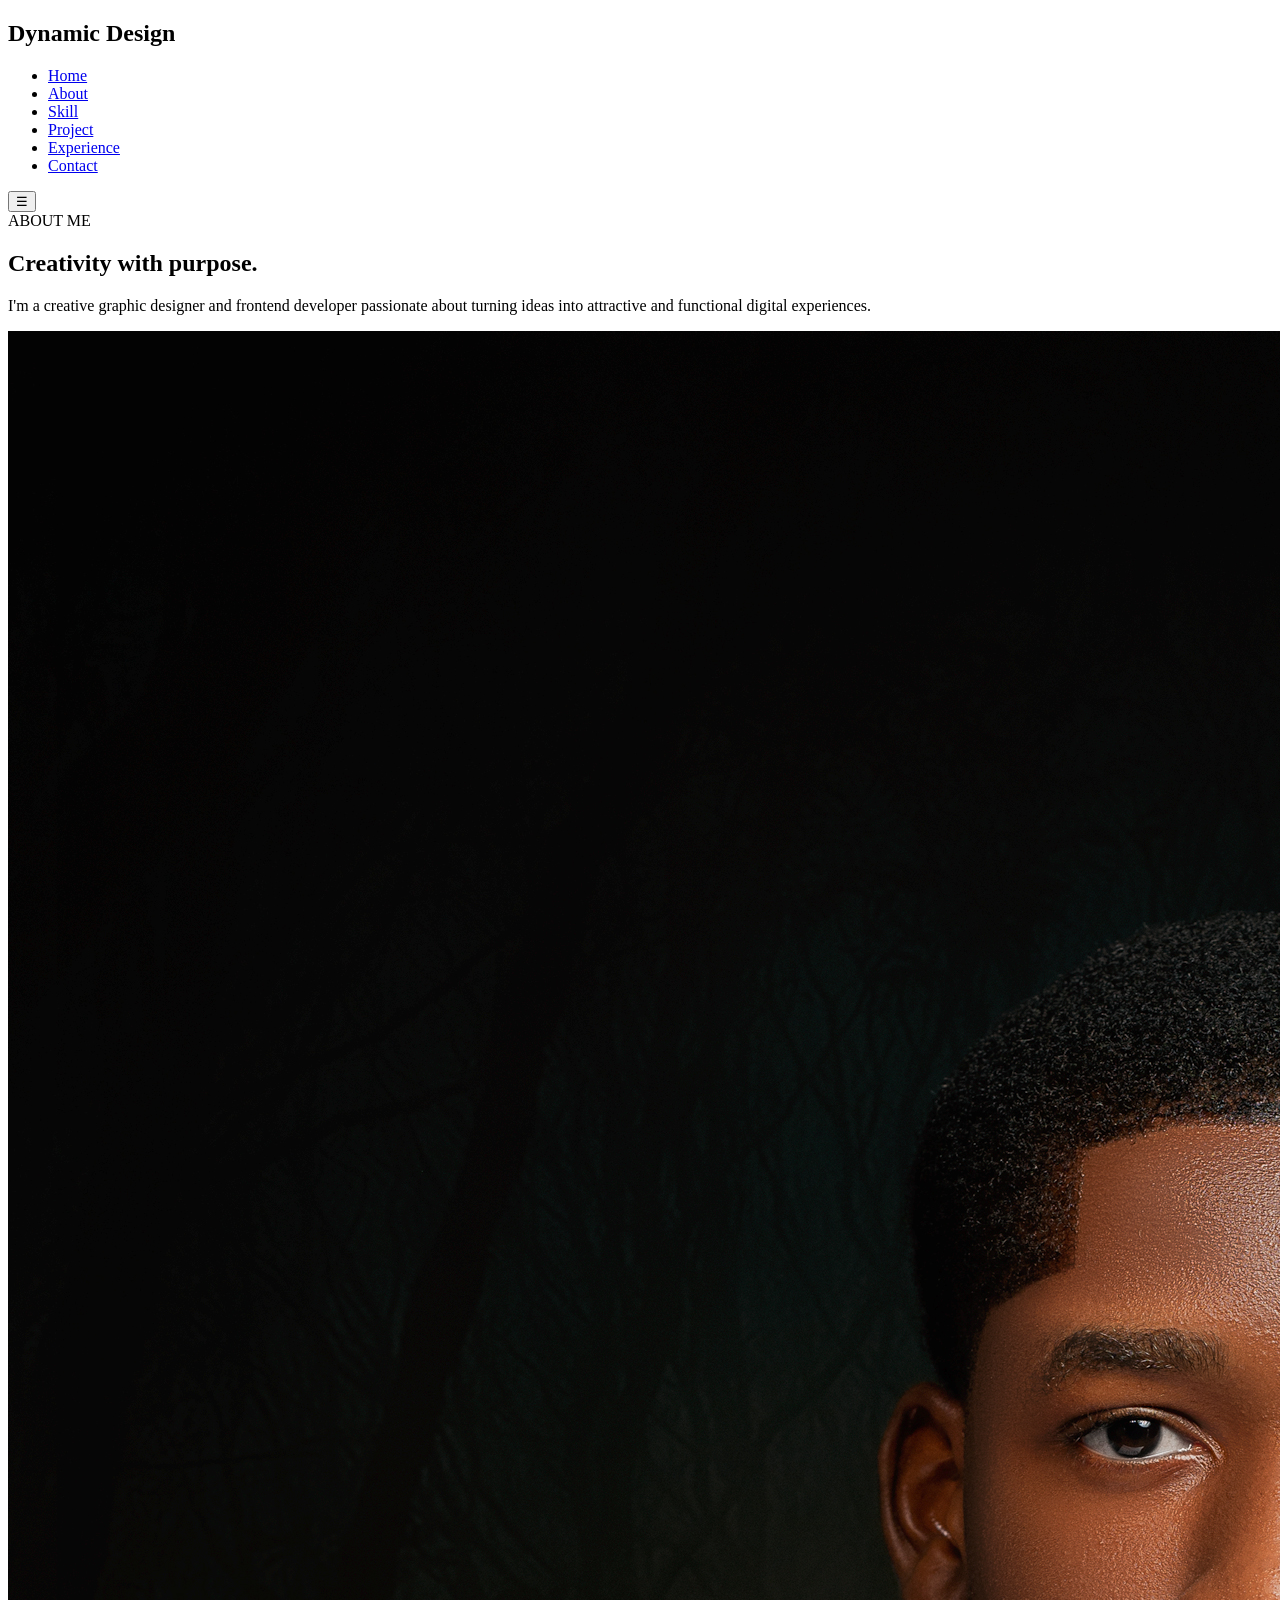
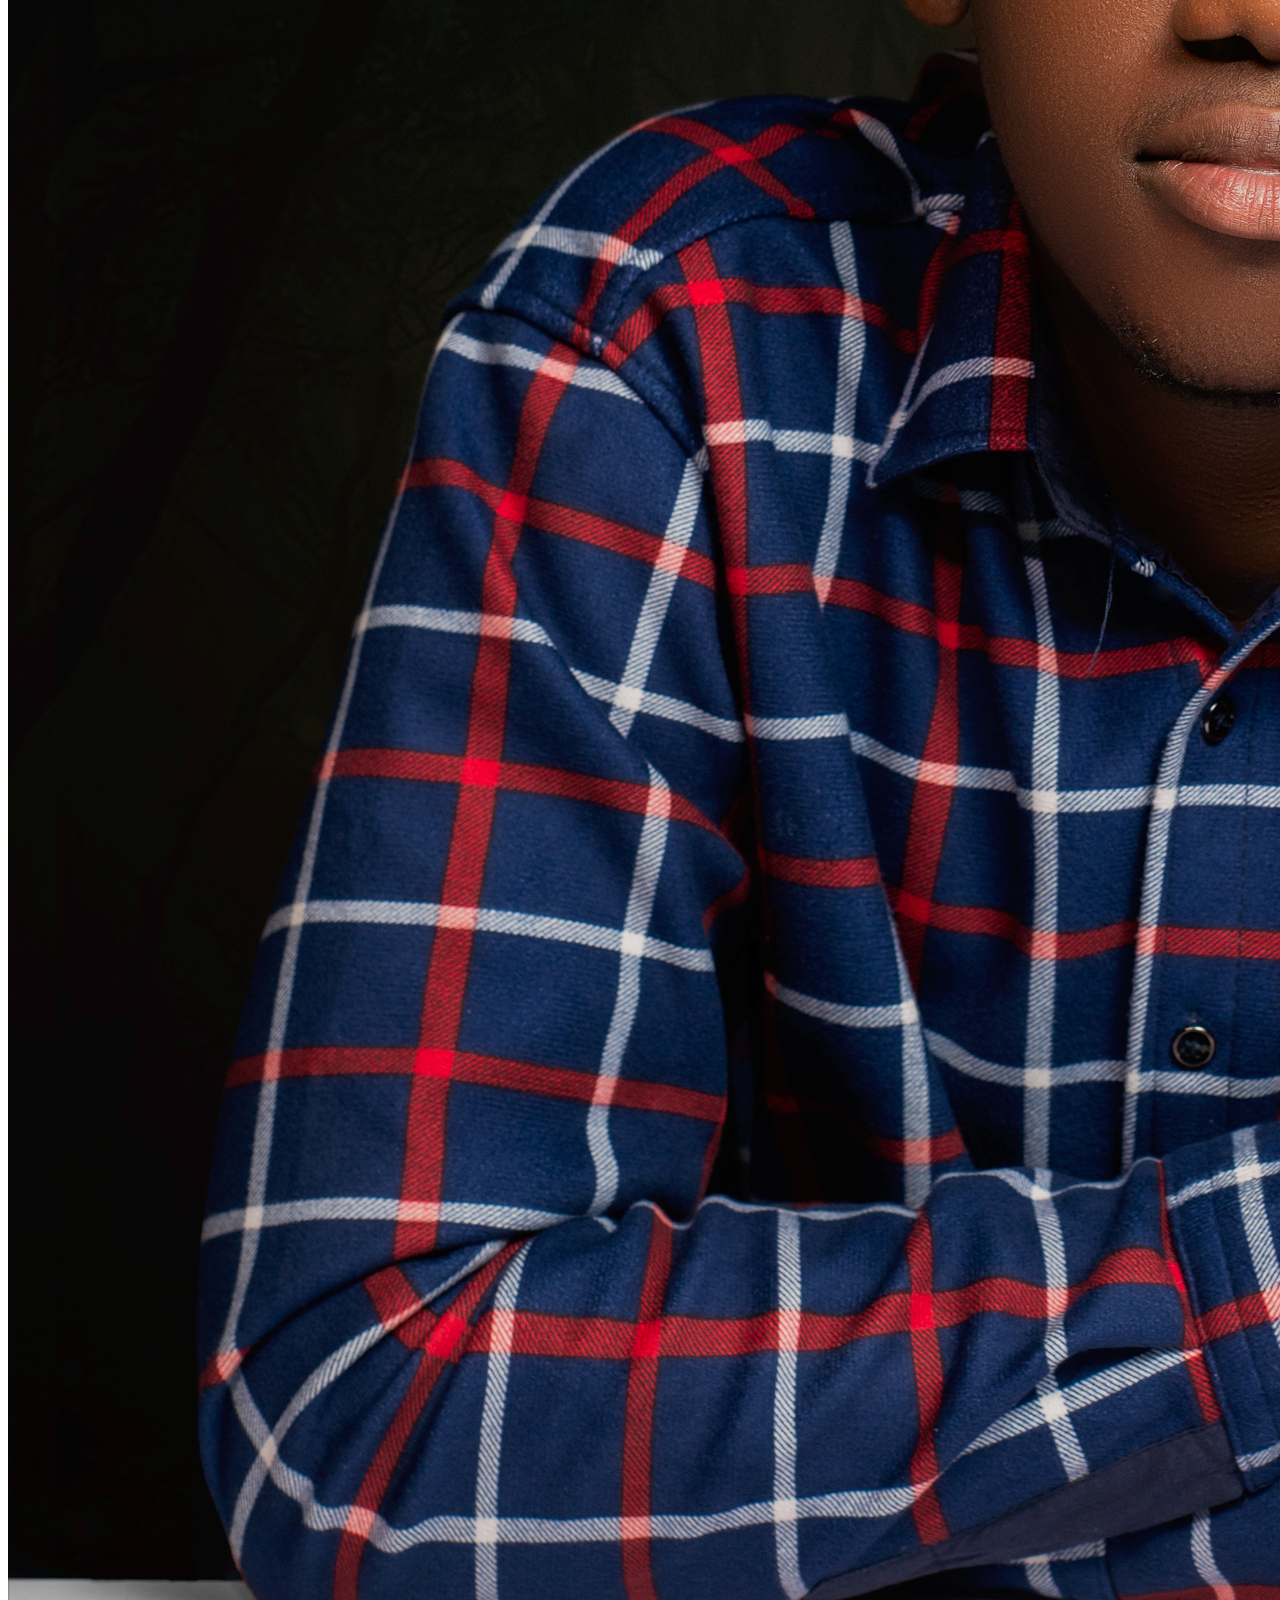
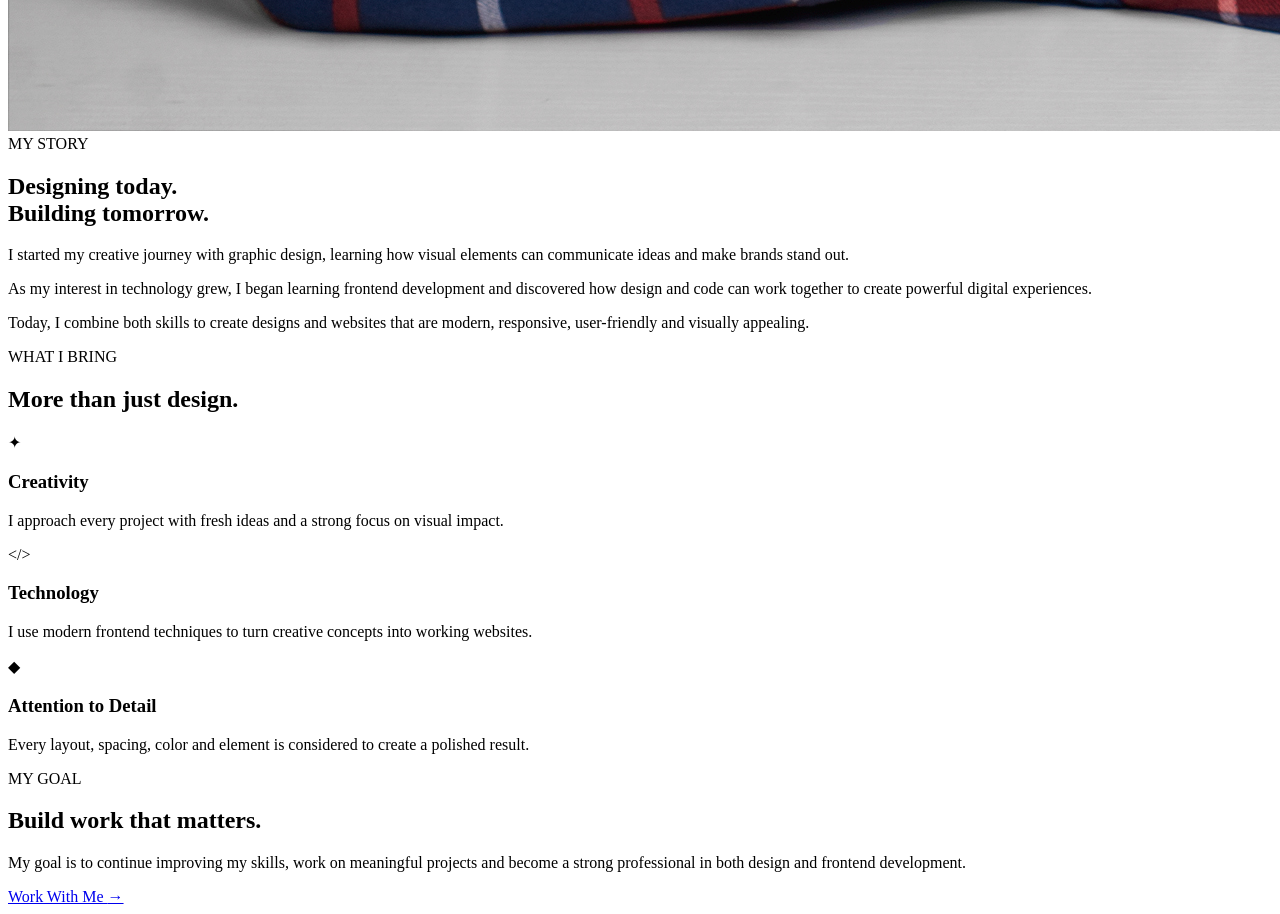
==== about.html @ a8b0fc30 "my first commit message" ====
<!DOCTYPE html>
<html lang="en">

<head>
    <meta charset="UTF-8">
    <meta name="viewport" content="width=device-width, initial-scale=1.0">

    <title>About | Dynamic Design</title>

    <link rel="stylesheet" href="./About.css">
</head>

<body>

    <!-- =========================
         NAVBAR
    ========================== -->

    <header>

        <div class="site-logo">

            <div class="logo">
                <h2 class="site-name">Dynamic Design</h2>
            </div>

        </div>


        <nav class="a-res">

            <ul>

                <li>
                    <a href="./index.html">
                        Home
                    </a>
                </li>

                <li>
                    <a href="./About.html" class="active">
                        About
                    </a>
                </li>

                <li>
                    <a href="./skills.html">
                        Skill
                    </a>
                </li>

                <li>
                    <a href="./project.html">
                        Project
                    </a>
                </li>

                <li>
                    <a href="./experience.html">
                        Experience
                    </a>
                </li>

                <li>
                    <a href="./contact.html">
                        Contact
                    </a>
                </li>

            </ul>

        </nav>


        <!-- MOBILE MENU BUTTON -->

        <button
            class="menu-btn"
            aria-label="Open navigation menu"
            onclick="nav()"
        >
            ☰
        </button>

    </header>


    <!-- =========================
         MAIN
    ========================== -->

    <main class="about-page">


        <!-- =========================
             ABOUT HERO
        ========================== -->

        <section class="about-hero">

            <div class="about-hero-content">

                <span class="section-label">
                    ABOUT ME
                </span>

                <h1>
                    Creativity
                    <span>with purpose.</span>
                </h1>

                <p>
                    I'm a creative graphic designer and frontend
                    developer passionate about turning ideas into
                    attractive and functional digital experiences.
                </p>

            </div>


            <div class="about-hero-image">

                <div class="image-frame">

                    <img
                        src="./eke.jpeg"
                        alt="Creative workspace"
                    >

                </div>

            </div>

        </section>


        <!-- =========================
             MY STORY
        ========================== -->

        <section class="my-story">

            <div class="story-label">

                <span>
                    MY STORY
                </span>

                <h2>
                    Designing today.
                    <br>
                    Building tomorrow.
                </h2>

            </div>


            <div class="story-content">

                <p>
                    I started my creative journey with graphic
                    design, learning how visual elements can
                    communicate ideas and make brands stand out.
                </p>

                <p>
                    As my interest in technology grew, I began
                    learning frontend development and discovered
                    how design and code can work together to create
                    powerful digital experiences.
                </p>

                <p>
                    Today, I combine both skills to create designs
                    and websites that are modern, responsive,
                    user-friendly and visually appealing.
                </p>

            </div>

        </section>


        <!-- =========================
             WHAT I BRING
        ========================== -->

        <section class="about-values">

            <div class="values-heading">

                <span>
                    WHAT I BRING
                </span>

                <h2>
                    More than just
                    <strong>design.</strong>
                </h2>

            </div>


            <div class="values-grid">


                <!-- CREATIVITY -->

                <article class="value-card">

                    <div class="value-icon">
                        ✦
                    </div>

                    <h3>
                        Creativity
                    </h3>

                    <p>
                        I approach every project with fresh ideas
                        and a strong focus on visual impact.
                    </p>

                </article>


                <!-- TECHNOLOGY -->

                <article class="value-card">

                    <div class="value-icon">
                        &lt;/&gt;
                    </div>

                    <h3>
                        Technology
                    </h3>

                    <p>
                        I use modern frontend techniques to turn
                        creative concepts into working websites.
                    </p>

                </article>


                <!-- ATTENTION TO DETAIL -->

                <article class="value-card">

                    <div class="value-icon">
                        ◆
                    </div>

                    <h3>
                        Attention to Detail
                    </h3>

                    <p>
                        Every layout, spacing, color and element
                        is considered to create a polished result.
                    </p>

                </article>

            </div>

        </section>


        <!-- =========================
             GOAL
        ========================== -->

        <section class="about-goal">

            <div class="goal-content">

                <span>
                    MY GOAL
                </span>

                <h2>
                    Build work that
                    <strong>matters.</strong>
                </h2>

                <p>
                    My goal is to continue improving my skills,
                    work on meaningful projects and become a strong
                    professional in both design and frontend
                    development.
                </p>

                <a
                    href="./contact.html"
                    class="goal-btn"
                >
                    Work With Me
                    <span>→</span>
                </a>

            </div>

        </section>


    </main>


    <!-- =========================
         JAVASCRIPT
    ========================== -->

    <script src="./About.js"></script>

</body>

</html
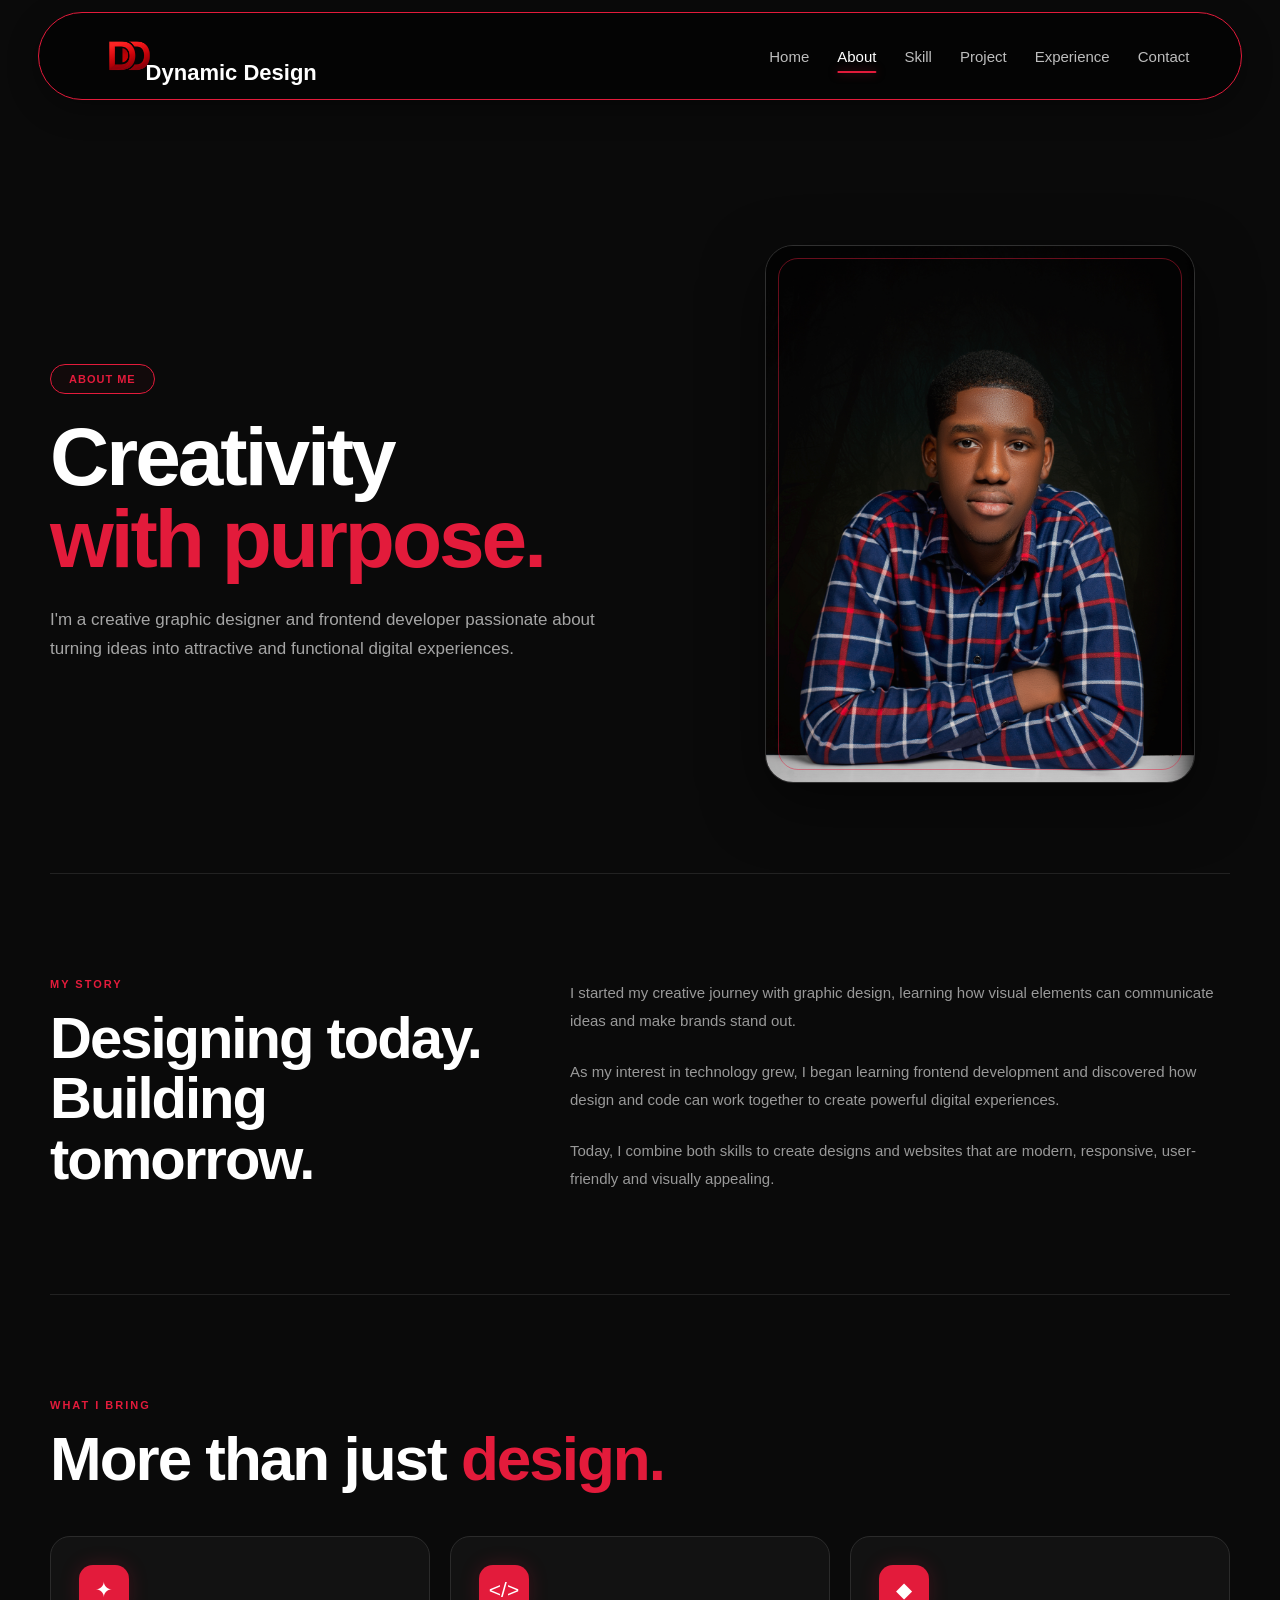
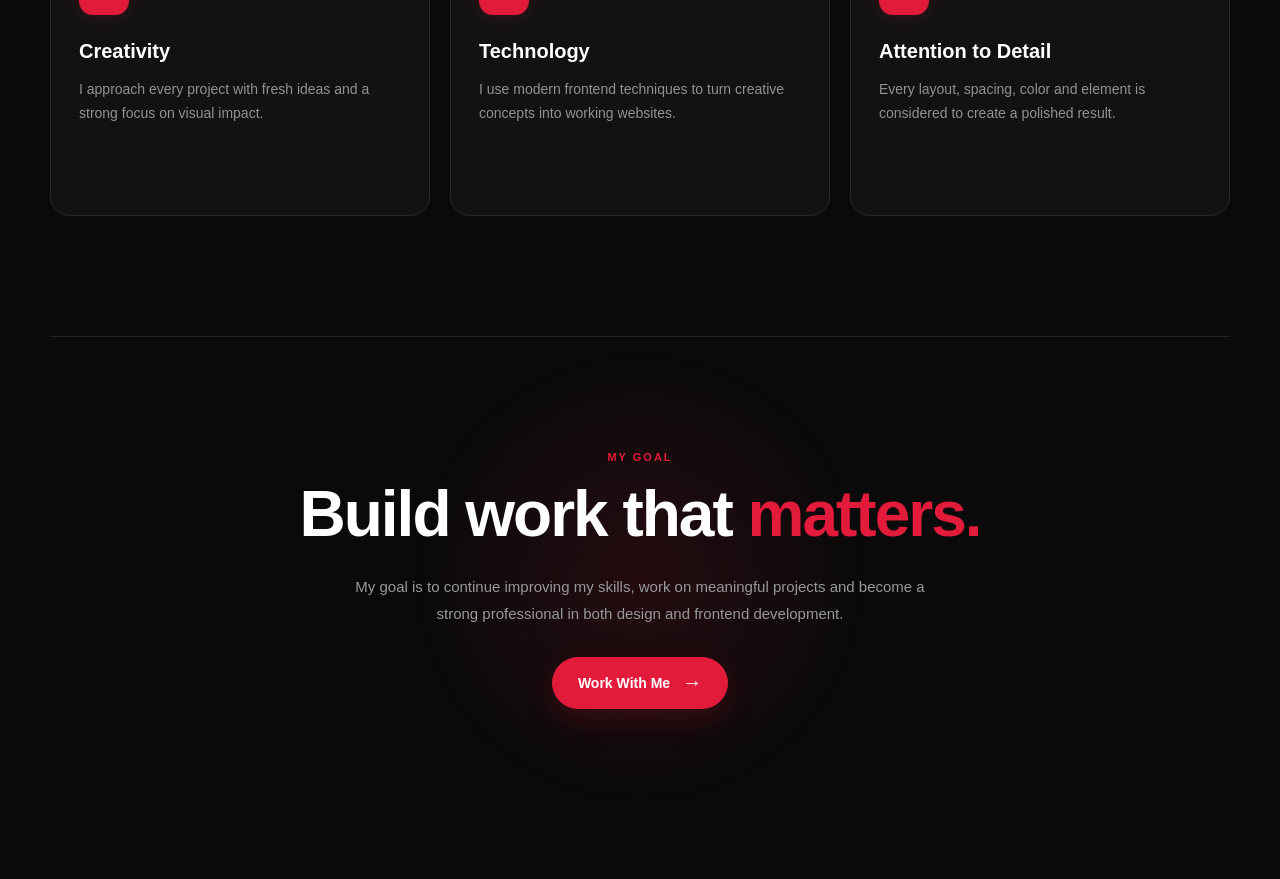
==== commit b2b727a3: "changed the filename" ====
--- a/about.html
+++ b/about.html
@@ -7,7 +7,7 @@
 
     <title>About | Dynamic Design</title>
 
-    <link rel="stylesheet" href="./About.css">
+    <link rel="stylesheet" href="./about.css">
 </head>
 
 <body>
@@ -38,7 +38,7 @@
                 </li>
 
                 <li>
-                    <a href="./About.html" class="active">
+                    <a href="./about.html" class="active">
                         About
                     </a>
                 </li>
--- a/about.css
+++ b/about.css
@@ -0,0 +1,1412 @@
+* {
+    margin: 0;
+    padding: 0;
+    box-sizing: border-box;
+}
+
+html {
+    scroll-behavior: smooth;
+}
+
+body {
+    font-family: Arial, Helvetica, sans-serif;
+    background: #0a0a0a;
+    color: #fff8f5;
+    min-height: 100vh;
+    overflow-x: hidden;
+}
+
+a {
+    text-decoration: none;
+}
+
+img {
+    max-width: 100%;
+}
+
+
+/* =====================================================
+   NAVBAR
+===================================================== */
+
+header {
+    width: 94%;
+    min-height: 82px;
+
+    position: sticky;
+    top: 12px;
+    z-index: 1000;
+
+    margin: 12px auto 0;
+    padding: 8px 4%;
+
+    display: flex;
+    align-items: center;
+    justify-content: space-between;
+
+    gap: 20px;
+
+    background: rgba(5, 5, 5, 0.96);
+
+    border: 1.5px solid #e31b3b;
+    border-radius: 45px;
+
+    box-shadow:
+        0 8px 30px rgba(0, 0, 0, 0.35);
+
+    animation: navSlide 0.8s ease both;
+
+    transition:
+        box-shadow 0.4s ease,
+        background 0.4s ease;
+}
+
+header:hover {
+    box-shadow:
+        0 10px 35px rgba(227, 27, 59, 0.14);
+}
+
+
+/* =====================================================
+   LOGO
+===================================================== */
+
+.site-logo {
+    width: 180px;
+    min-width: 180px;
+    height: 70px;
+
+    display: flex;
+    align-items: center;
+}
+
+.logo {
+    width: 75px;
+    height: 65px;
+
+    background-image: url("./chioma-removebg-preview.png");
+
+    background-size: contain;
+    background-repeat: no-repeat;
+    background-position: center;
+
+    display: flex;
+    align-items: flex-end;
+
+    transition:
+        transform 0.4s ease,
+        filter 0.4s ease;
+}
+
+.logo:hover {
+    transform: scale(1.06) rotate(-2deg);
+
+    filter:
+        drop-shadow(0 0 8px rgba(227, 27, 59, 0.35));
+}
+
+.site-name {
+    color: #ffffff;
+
+    font-size: 22px;
+    font-weight: 700;
+
+    margin-left: 55px;
+    margin-bottom: 3px;
+
+    white-space: nowrap;
+
+    font-family:
+        "Gill Sans",
+        "Gill Sans MT",
+        Calibri,
+        "Trebuchet MS",
+        sans-serif;
+
+    transition:
+        color 0.3s ease,
+        transform 0.3s ease;
+}
+
+.site-logo:hover .site-name {
+    color: #e31b3b;
+    transform: translateX(2px);
+}
+
+
+/* =====================================================
+   NAVIGATION
+===================================================== */
+
+nav {
+    display: flex;
+    align-items: center;
+}
+
+nav ul {
+    display: flex;
+    align-items: center;
+    justify-content: flex-end;
+
+    gap: 28px;
+
+    margin: 0;
+    padding: 0;
+
+    list-style: none;
+}
+
+nav li {
+    list-style: none;
+}
+
+nav a {
+    position: relative;
+
+    display: inline-block;
+
+    padding: 10px 0;
+
+    color: #bdbdbd;
+
+    font-size: 15px;
+    font-weight: 500;
+
+    transition:
+        color 0.3s ease,
+        transform 0.3s ease;
+}
+
+nav a::after {
+    content: "";
+
+    position: absolute;
+
+    left: 50%;
+    bottom: 2px;
+
+    width: 0;
+    height: 2px;
+
+    background: #e31b3b;
+
+    border-radius: 10px;
+
+    transform: translateX(-50%);
+
+    transition:
+        width 0.35s ease,
+        box-shadow 0.35s ease;
+}
+
+nav a:hover {
+    color: #ffffff;
+    transform: translateY(-2px);
+}
+
+nav a:hover::after {
+    width: 100%;
+}
+
+
+/* =====================================================
+   ACTIVE ABOUT LINK
+===================================================== */
+
+nav a.active {
+    color: #ffffff;
+}
+
+nav a.active::after {
+    width: 100%;
+
+    box-shadow:
+        0 0 10px rgba(227, 27, 59, 0.5);
+}
+
+
+/* =====================================================
+   MOBILE MENU BUTTON
+===================================================== */
+
+.menu-btn {
+    display: none;
+
+    border: none;
+    outline: none;
+
+    background: transparent;
+
+    color: #ffffff;
+
+    font-size: 28px;
+
+    cursor: pointer;
+
+    padding: 8px;
+
+    line-height: 1;
+
+    transition:
+        color 0.3s ease,
+        transform 0.3s ease;
+}
+
+.menu-btn:hover {
+    color: #e31b3b;
+    transform: scale(1.08);
+}
+
+
+/* =====================================================
+   ABOUT PAGE
+===================================================== */
+
+.about-page {
+    width: 100%;
+    max-width: 1250px;
+
+    margin: 0 auto;
+
+    padding:
+        100px 35px 60px;
+}
+
+
+/* =====================================================
+   ABOUT HERO
+===================================================== */
+
+.about-hero {
+    min-height: 590px;
+
+    display: grid;
+
+    grid-template-columns:
+        minmax(0, 1.1fr)
+        minmax(350px, 0.9fr);
+
+    align-items: center;
+
+    gap: 70px;
+
+    padding:
+        45px 0 90px;
+}
+
+.about-hero-content {
+    animation:
+        fadeUp 0.9s ease forwards;
+}
+
+.section-label {
+    display: inline-block;
+
+    padding: 8px 18px;
+
+    border: 1px solid #e31b3b;
+
+    border-radius: 30px;
+
+    color: #e31b3b;
+
+    background:
+        rgba(227, 27, 59, 0.04);
+
+    font-size: 11px;
+
+    font-weight: 700;
+
+    letter-spacing: 1px;
+
+    margin-bottom: 22px;
+}
+
+.about-hero h1 {
+    color: #ffffff;
+
+    font-size: clamp(52px, 7vw, 82px);
+
+    line-height: 1;
+
+    font-weight: 800;
+
+    letter-spacing: -3px;
+
+    margin-bottom: 25px;
+}
+
+.about-hero h1 span {
+    display: block;
+
+    color: #e31b3b;
+}
+
+.about-hero-content p {
+    max-width: 600px;
+
+    color: #a5a5a5;
+
+    font-size: 17px;
+
+    line-height: 1.75;
+}
+
+
+/* =====================================================
+   ABOUT HERO IMAGE
+===================================================== */
+
+.about-hero-image {
+    display: flex;
+
+    justify-content: center;
+
+    animation:
+        fadeRight 1s ease forwards;
+}
+
+.image-frame {
+    width: 100%;
+
+    max-width: 430px;
+
+    aspect-ratio: 4 / 5;
+
+    position: relative;
+
+    overflow: hidden;
+
+    border-radius: 28px;
+
+    border: 1px solid #303030;
+
+    background: #111111;
+
+    box-shadow:
+        0 20px 60px rgba(0, 0, 0, 0.5);
+}
+
+.image-frame::before {
+    content: "";
+
+    position: absolute;
+
+    inset: 12px;
+
+    z-index: 2;
+
+    border: 1px solid rgba(227, 27, 59, 0.45);
+
+    border-radius: 20px;
+
+    pointer-events: none;
+}
+
+.image-frame img {
+    width: 100%;
+    height: 100%;
+
+    display: block;
+
+    object-fit: cover;
+
+    transition:
+        transform 0.7s ease,
+        filter 0.7s ease;
+}
+
+.image-frame:hover img {
+    transform: scale(1.05);
+
+    filter:
+        brightness(0.88)
+        saturate(1.1);
+}
+
+
+/* =====================================================
+   MY STORY
+===================================================== */
+
+.my-story {
+    display: grid;
+
+    grid-template-columns:
+        minmax(0, 0.8fr)
+        minmax(0, 1.2fr);
+
+    gap: 80px;
+
+    padding:
+        100px 0;
+
+    border-top: 1px solid #222222;
+
+    align-items: start;
+}
+
+.story-label > span {
+    display: inline-block;
+
+    color: #e31b3b;
+
+    font-size: 11px;
+
+    font-weight: 700;
+
+    letter-spacing: 2px;
+
+    margin-bottom: 18px;
+}
+
+.story-label h2 {
+    color: #ffffff;
+
+    font-size: clamp(38px, 5vw, 58px);
+
+    line-height: 1.05;
+
+    font-weight: 800;
+
+    letter-spacing: -2px;
+}
+
+.story-content {
+    padding-top: 5px;
+}
+
+.story-content p {
+    color: #999999;
+
+    font-size: 15px;
+
+    line-height: 1.9;
+
+    margin-bottom: 22px;
+
+    max-width: 650px;
+}
+
+.story-content p:last-child {
+    margin-bottom: 0;
+}
+
+
+/* =====================================================
+   ABOUT VALUES
+===================================================== */
+
+.about-values {
+    padding:
+        100px 0;
+
+    border-top: 1px solid #222222;
+}
+
+.values-heading {
+    margin-bottom: 45px;
+}
+
+.values-heading > span {
+    display: inline-block;
+
+    color: #e31b3b;
+
+    font-size: 11px;
+
+    font-weight: 700;
+
+    letter-spacing: 2px;
+
+    margin-bottom: 15px;
+}
+
+.values-heading h2 {
+    color: #ffffff;
+
+    font-size: clamp(40px, 5vw, 62px);
+
+    line-height: 1.05;
+
+    font-weight: 800;
+
+    letter-spacing: -2px;
+}
+
+.values-heading h2 strong {
+    color: #e31b3b;
+}
+
+
+/* =====================================================
+   VALUES GRID
+===================================================== */
+
+.values-grid {
+    display: grid;
+
+    grid-template-columns:
+        repeat(3, minmax(0, 1fr));
+
+    gap: 20px;
+}
+
+.value-card {
+    min-height: 280px;
+
+    padding: 28px;
+
+    background: #121212;
+
+    border: 1px solid #2b2b2b;
+
+    border-radius: 20px;
+
+    transition:
+        transform 0.35s ease,
+        border-color 0.35s ease,
+        box-shadow 0.35s ease;
+}
+
+.value-card:hover {
+    transform: translateY(-8px);
+
+    border-color: #e31b3b;
+
+    box-shadow:
+        0 18px 45px rgba(227, 27, 59, 0.1);
+}
+
+.value-icon {
+    width: 50px;
+    height: 50px;
+
+    display: flex;
+
+    align-items: center;
+    justify-content: center;
+
+    margin-bottom: 25px;
+
+    border-radius: 14px;
+
+    background: #e31b3b;
+
+    color: #ffffff;
+
+    font-size: 21px;
+
+    box-shadow:
+        0 0 20px rgba(227, 27, 59, 0.2);
+
+    transition:
+        transform 0.3s ease;
+}
+
+.value-card:hover .value-icon {
+    transform:
+        rotate(-5deg)
+        scale(1.05);
+}
+
+.value-card h3 {
+    color: #ffffff;
+
+    font-size: 20px;
+
+    margin-bottom: 14px;
+}
+
+.value-card p {
+    color: #929292;
+
+    font-size: 14px;
+
+    line-height: 1.75;
+}
+
+
+/* =====================================================
+   GOAL
+===================================================== */
+
+.about-goal {
+    position: relative;
+
+    padding:
+        110px 30px;
+
+    margin-top: 20px;
+
+    text-align: center;
+
+    border-top: 1px solid #222222;
+
+    overflow: hidden;
+}
+
+.about-goal::before {
+    content: "";
+
+    position: absolute;
+
+    width: 500px;
+    height: 500px;
+
+    left: 50%;
+    top: 50%;
+
+    transform:
+        translate(-50%, -50%);
+
+    background:
+        radial-gradient(
+            circle,
+            rgba(227, 27, 59, 0.12),
+            transparent 65%
+        );
+
+    pointer-events: none;
+}
+
+.goal-content {
+    position: relative;
+
+    z-index: 1;
+
+    max-width: 700px;
+
+    margin: 0 auto;
+}
+
+.goal-content > span {
+    display: inline-block;
+
+    color: #e31b3b;
+
+    font-size: 11px;
+
+    font-weight: 700;
+
+    letter-spacing: 2px;
+
+    margin-bottom: 18px;
+}
+
+.goal-content h2 {
+    color: #ffffff;
+
+    font-size: clamp(40px, 5vw, 65px);
+
+    line-height: 1.05;
+
+    font-weight: 800;
+
+    letter-spacing: -2px;
+
+    margin-bottom: 25px;
+}
+
+.goal-content h2 strong {
+    color: #e31b3b;
+}
+
+.goal-content p {
+    max-width: 600px;
+
+    margin:
+        0 auto 30px;
+
+    color: #999999;
+
+    font-size: 15px;
+
+    line-height: 1.8;
+}
+
+.goal-btn {
+    display: inline-flex;
+
+    align-items: center;
+    justify-content: center;
+
+    gap: 12px;
+
+    min-height: 52px;
+
+    padding: 0 25px;
+
+    background: #e31b3b;
+
+    color: #ffffff;
+
+    border: 1px solid #e31b3b;
+
+    border-radius: 30px;
+
+    font-size: 14px;
+
+    font-weight: 700;
+
+    box-shadow:
+        0 10px 30px rgba(227, 27, 59, 0.18);
+
+    transition:
+        transform 0.3s ease,
+        background 0.3s ease,
+        box-shadow 0.3s ease;
+}
+
+.goal-btn:hover {
+    transform: translateY(-4px);
+
+    background: #ff2348;
+
+    box-shadow:
+        0 15px 40px rgba(227, 27, 59, 0.3);
+}
+
+.goal-btn span {
+    font-size: 20px;
+
+    transition:
+        transform 0.3s ease;
+}
+
+.goal-btn:hover span {
+    transform: translateX(4px);
+}
+
+
+/* =====================================================
+   ANIMATIONS
+===================================================== */
+
+@keyframes navSlide {
+    from {
+        opacity: 0;
+        transform: translateY(-25px);
+    }
+
+    to {
+        opacity: 1;
+        transform: translateY(0);
+    }
+}
+
+@keyframes fadeUp {
+    from {
+        opacity: 0;
+        transform: translateY(30px);
+    }
+
+    to {
+        opacity: 1;
+        transform: translateY(0);
+    }
+}
+
+@keyframes fadeRight {
+    from {
+        opacity: 0;
+        transform: translateX(30px);
+    }
+
+    to {
+        opacity: 1;
+        transform: translateX(0);
+    }
+}
+
+
+/* =====================================================
+   TABLET — 768px
+===================================================== */
+
+@media (max-width: 768px) {
+
+    header {
+        width: 94%;
+
+        min-height: 75px;
+
+        top: 8px;
+
+        margin-top: 8px;
+
+        padding: 6px 4%;
+
+        border-radius: 40px;
+    }
+
+    .site-logo {
+        width: 140px;
+        min-width: 140px;
+
+        height: 62px;
+    }
+
+    .logo {
+        width: 60px;
+        height: 57px;
+    }
+
+    .site-name {
+        font-size: 9px;
+
+        margin-left: 42px;
+    }
+
+
+    /* MOBILE MENU */
+
+    .menu-btn {
+        display: block;
+    }
+
+    nav.a-res {
+        display: none;
+    }
+
+    nav.a-res.a-res1 {
+        display: block;
+
+        position: absolute;
+
+        top: calc(100% + 10px);
+
+        left: 0;
+        right: 0;
+
+        width: 100%;
+
+        padding: 20px;
+
+        background: rgba(5, 5, 5, 0.98);
+
+        border: 1px solid #e31b3b;
+
+        border-radius: 25px;
+
+        box-shadow:
+            0 15px 40px rgba(0, 0, 0, 0.5);
+
+        animation:
+            mobileMenu 0.3s ease forwards;
+    }
+
+    nav.a-res.a-res1 ul {
+        display: flex;
+
+        flex-direction: column;
+
+        align-items: center;
+
+        gap: 5px;
+
+        width: 100%;
+    }
+
+    nav.a-res.a-res1 li {
+        width: 100%;
+
+        text-align: center;
+    }
+
+    nav.a-res.a-res1 a {
+        display: block;
+
+        width: 100%;
+
+        padding: 13px;
+
+        font-size: 14px;
+    }
+
+    nav.a-res.a-res1 a::after {
+        bottom: 6px;
+    }
+
+
+    .about-page {
+        padding:
+            95px 5% 45px;
+    }
+
+
+    .about-hero {
+        min-height: auto;
+
+        grid-template-columns: 1fr;
+
+        gap: 45px;
+
+        padding:
+            35px 0 70px;
+    }
+
+    .about-hero-content {
+        text-align: center;
+    }
+
+    .section-label {
+        font-size: 9px;
+
+        padding: 7px 14px;
+    }
+
+    .about-hero h1 {
+        font-size: 55px;
+
+        letter-spacing: -2px;
+    }
+
+    .about-hero-content p {
+        margin:
+            0 auto;
+
+        font-size: 15px;
+    }
+
+    .about-hero-image {
+        order: 2;
+    }
+
+    .image-frame {
+        max-width: 380px;
+    }
+
+
+    .my-story {
+        grid-template-columns: 1fr;
+
+        gap: 35px;
+
+        padding:
+            75px 0;
+    }
+
+    .story-label {
+        text-align: center;
+    }
+
+    .story-content {
+        padding: 0;
+    }
+
+    .story-content p {
+        max-width: 100%;
+    }
+
+
+    .about-values {
+        padding:
+            75px 0;
+    }
+
+    .values-heading {
+        text-align: center;
+
+        margin-bottom: 35px;
+    }
+
+    .values-grid {
+        grid-template-columns: 1fr;
+
+        gap: 18px;
+    }
+
+    .value-card {
+        min-height: auto;
+    }
+
+
+    .about-goal {
+        padding:
+            85px 20px;
+    }
+}
+
+
+/* =====================================================
+   MOBILE — 425px
+===================================================== */
+
+@media (max-width: 425px) {
+
+    header {
+        width: 94%;
+
+        min-height: 68px;
+
+        top: 6px;
+
+        margin-top: 6px;
+
+        padding: 5px 4%;
+
+        border-radius: 32px;
+    }
+
+    .site-logo {
+        width: 115px;
+        min-width: 115px;
+
+        height: 55px;
+    }
+
+    .logo {
+        width: 50px;
+        height: 50px;
+    }
+
+    .site-name {
+        font-size: 8px;
+
+        margin-left: 36px;
+    }
+
+    .menu-btn {
+        font-size: 25px;
+
+        padding: 6px;
+    }
+
+
+    nav.a-res.a-res1 {
+        top: calc(100% + 8px);
+
+        padding: 16px;
+
+        border-radius: 22px;
+    }
+
+    nav.a-res.a-res1 a {
+        padding: 12px;
+
+        font-size: 13px;
+    }
+
+
+    .about-page {
+        padding:
+            90px 5% 35px;
+    }
+
+
+    .about-hero {
+        gap: 30px;
+
+        padding:
+            25px 0 55px;
+    }
+
+    .section-label {
+        font-size: 8px;
+
+        letter-spacing: 0.8px;
+
+        padding: 7px 11px;
+    }
+
+    .about-hero h1 {
+        font-size: 40px;
+
+        line-height: 1.04;
+
+        letter-spacing: -1.5px;
+
+        margin-bottom: 20px;
+    }
+
+    .about-hero-content p {
+        font-size: 13px;
+
+        line-height: 1.65;
+    }
+
+    .image-frame {
+        max-width: 100%;
+
+        border-radius: 20px;
+    }
+
+    .image-frame::before {
+        inset: 8px;
+
+        border-radius: 15px;
+    }
+
+
+    .my-story {
+        padding:
+            60px 0;
+
+        gap: 28px;
+    }
+
+    .story-label > span {
+        font-size: 9px;
+    }
+
+    .story-label h2 {
+        font-size: 34px;
+
+        letter-spacing: -1px;
+    }
+
+    .story-content p {
+        font-size: 13px;
+
+        line-height: 1.75;
+
+        margin-bottom: 17px;
+    }
+
+
+    .about-values {
+        padding:
+            60px 0;
+    }
+
+    .values-heading > span {
+        font-size: 9px;
+    }
+
+    .values-heading h2 {
+        font-size: 35px;
+
+        letter-spacing: -1px;
+    }
+
+    .value-card {
+        padding: 22px;
+
+        border-radius: 16px;
+    }
+
+    .value-icon {
+        width: 45px;
+        height: 45px;
+
+        margin-bottom: 20px;
+    }
+
+    .value-card h3 {
+        font-size: 18px;
+    }
+
+    .value-card p {
+        font-size: 13px;
+    }
+
+
+    .about-goal {
+        padding:
+            70px 10px;
+    }
+
+    .goal-content > span {
+        font-size: 9px;
+    }
+
+    .goal-content h2 {
+        font-size: 35px;
+
+        letter-spacing: -1px;
+    }
+
+    .goal-content p {
+        font-size: 13px;
+
+        line-height: 1.7;
+    }
+
+    .goal-btn {
+        width: 100%;
+
+        min-height: 48px;
+
+        font-size: 13px;
+    }
+}
+
+
+/* =====================================================
+   SMALL MOBILE — 375px
+===================================================== */
+
+@media (max-width: 375px) {
+
+    header {
+        width: 96%;
+
+        min-height: 64px;
+
+        padding: 4px 3%;
+
+        border-radius: 28px;
+    }
+
+    .site-logo {
+        width: 100px;
+        min-width: 100px;
+
+        height: 50px;
+    }
+
+    .logo {
+        width: 45px;
+        height: 47px;
+    }
+
+    .site-name {
+        font-size: 7px;
+
+        margin-left: 31px;
+    }
+
+    .menu-btn {
+        font-size: 23px;
+    }
+
+
+    nav.a-res.a-res1 {
+        padding: 14px;
+
+        border-radius: 20px;
+    }
+
+    nav.a-res.a-res1 a {
+        font-size: 12px;
+
+        padding: 11px;
+    }
+
+
+    .about-page {
+        padding:
+            82px 4% 30px;
+    }
+
+
+    .about-hero {
+        gap: 25px;
+
+        padding:
+            20px 0 45px;
+    }
+
+    .section-label {
+        font-size: 7px;
+
+        padding: 6px 9px;
+    }
+
+    .about-hero h1 {
+        font-size: 34px;
+    }
+
+    .about-hero-content p {
+        font-size: 12px;
+    }
+
+
+    .my-story {
+        padding:
+            55px 0;
+
+        gap: 25px;
+    }
+
+    .story-label h2 {
+        font-size: 30px;
+    }
+
+    .story-content p {
+        font-size: 12px;
+    }
+
+
+    .about-values {
+        padding:
+            55px 0;
+    }
+
+    .values-heading h2 {
+        font-size: 30px;
+    }
+
+    .value-card {
+        padding: 18px;
+    }
+
+    .value-card h3 {
+        font-size: 17px;
+    }
+
+    .value-card p {
+        font-size: 12px;
+    }
+
+
+    .about-goal {
+        padding:
+            60px 5px;
+    }
+
+    .goal-content h2 {
+        font-size: 30px;
+    }
+
+    .goal-content p {
+        font-size: 12px;
+    }
+
+    .goal-btn {
+        font-size: 12px;
+    }
+}
+
+
+/* =====================================================
+   MOBILE MENU ANIMATION
+===================================================== */
+
+@keyframes mobileMenu {
+
+    from {
+        opacity: 0;
+
+        transform:
+            translateY(-10px);
+    }
+
+    to {
+        opacity: 1;
+
+        transform:
+            translateY(0);
+    }
+}
+
+
+/* =====================================================
+   REDUCE MOTION
+===================================================== */
+
+@media (prefers-reduced-motion: reduce) {
+
+    *,
+    *::before,
+    *::after {
+        animation-duration: 0.01ms !important;
+
+        animation-iteration-count: 1 !important;
+
+        transition-duration: 0.01ms !important;
+
+        scroll-behavior: auto !important;
+    }
+}
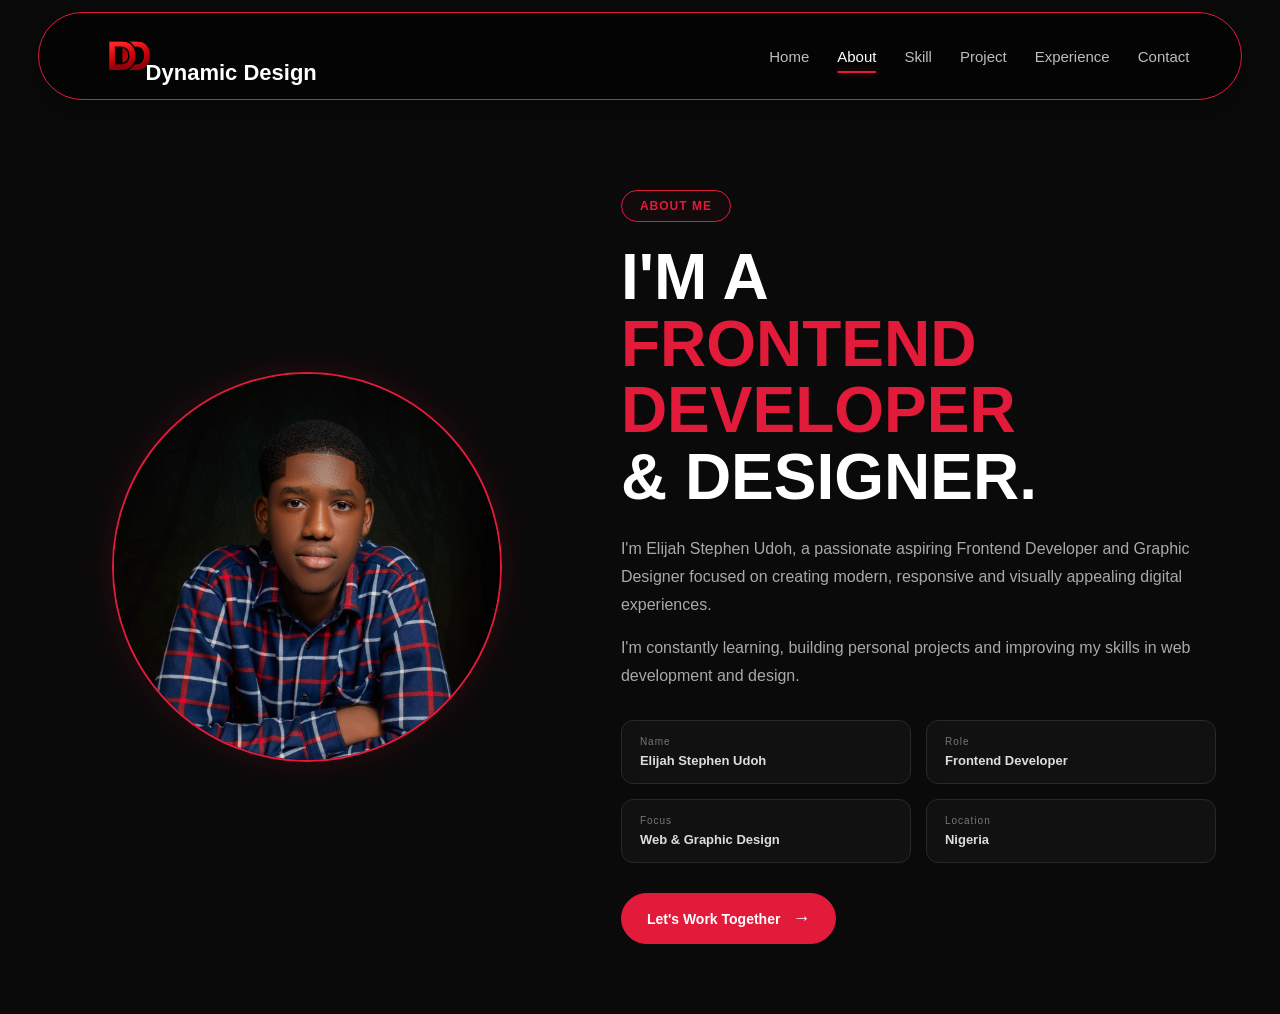
==== commit d76480c3: "made general changes" ====
--- a/about.html
+++ b/about.html
@@ -72,7 +72,7 @@
         </nav>
 
 
-        <!-- MOBILE MENU BUTTON -->
+        <!-- MOBILE MENU -->
 
         <button
             class="menu-btn"
@@ -96,207 +96,110 @@
              ABOUT HERO
         ========================== -->
 
-        <section class="about-hero">
-
-            <div class="about-hero-content">
+        <section class="about-section">
+
+
+            <!-- PICTURE AREA -->
+
+            <div class="about-picture">
+
+                <!-- KEEP YOUR EXISTING PICTURE HERE -->
+
+                <img
+                    src="./eke.jpeg"
+                    alt="Elijah Stephen Udoh"
+                >
+
+            </div>
+
+
+            <!-- ABOUT CONTENT -->
+
+            <div class="about-content">
 
                 <span class="section-label">
                     ABOUT ME
                 </span>
 
+
                 <h1>
-                    Creativity
-                    <span>with purpose.</span>
+                    I'M A
+                    <span>FRONTEND DEVELOPER</span>
+                    & DESIGNER.
                 </h1>
 
+
                 <p>
-                    I'm a creative graphic designer and frontend
-                    developer passionate about turning ideas into
-                    attractive and functional digital experiences.
+                    I'm Elijah Stephen Udoh, a passionate aspiring
+                    Frontend Developer and Graphic Designer focused
+                    on creating modern, responsive and visually
+                    appealing digital experiences.
                 </p>
 
-            </div>
-
-
-            <div class="about-hero-image">
-
-                <div class="image-frame">
-
-                    <img
-                        src="./eke.jpeg"
-                        alt="Creative workspace"
-                    >
+                <p>
+                    I'm constantly learning, building personal
+                    projects and improving my skills in web
+                    development and design.
+                </p>
+
+
+                <!-- INFO -->
+
+                <div class="about-info">
+
+                    <div class="info-box">
+
+                        <span>Name</span>
+
+                        <strong>
+                            Elijah Stephen Udoh
+                        </strong>
+
+                    </div>
+
+
+                    <div class="info-box">
+
+                        <span>Role</span>
+
+                        <strong>
+                            Frontend Developer
+                        </strong>
+
+                    </div>
+
+
+                    <div class="info-box">
+
+                        <span>Focus</span>
+
+                        <strong>
+                            Web & Graphic Design
+                        </strong>
+
+                    </div>
+
+
+                    <div class="info-box">
+
+                        <span>Location</span>
+
+                        <strong>
+                            Nigeria
+                        </strong>
+
+                    </div>
 
                 </div>
 
-            </div>
-
-        </section>
-
-
-        <!-- =========================
-             MY STORY
-        ========================== -->
-
-        <section class="my-story">
-
-            <div class="story-label">
-
-                <span>
-                    MY STORY
-                </span>
-
-                <h2>
-                    Designing today.
-                    <br>
-                    Building tomorrow.
-                </h2>
-
-            </div>
-
-
-            <div class="story-content">
-
-                <p>
-                    I started my creative journey with graphic
-                    design, learning how visual elements can
-                    communicate ideas and make brands stand out.
-                </p>
-
-                <p>
-                    As my interest in technology grew, I began
-                    learning frontend development and discovered
-                    how design and code can work together to create
-                    powerful digital experiences.
-                </p>
-
-                <p>
-                    Today, I combine both skills to create designs
-                    and websites that are modern, responsive,
-                    user-friendly and visually appealing.
-                </p>
-
-            </div>
-
-        </section>
-
-
-        <!-- =========================
-             WHAT I BRING
-        ========================== -->
-
-        <section class="about-values">
-
-            <div class="values-heading">
-
-                <span>
-                    WHAT I BRING
-                </span>
-
-                <h2>
-                    More than just
-                    <strong>design.</strong>
-                </h2>
-
-            </div>
-
-
-            <div class="values-grid">
-
-
-                <!-- CREATIVITY -->
-
-                <article class="value-card">
-
-                    <div class="value-icon">
-                        ✦
-                    </div>
-
-                    <h3>
-                        Creativity
-                    </h3>
-
-                    <p>
-                        I approach every project with fresh ideas
-                        and a strong focus on visual impact.
-                    </p>
-
-                </article>
-
-
-                <!-- TECHNOLOGY -->
-
-                <article class="value-card">
-
-                    <div class="value-icon">
-                        &lt;/&gt;
-                    </div>
-
-                    <h3>
-                        Technology
-                    </h3>
-
-                    <p>
-                        I use modern frontend techniques to turn
-                        creative concepts into working websites.
-                    </p>
-
-                </article>
-
-
-                <!-- ATTENTION TO DETAIL -->
-
-                <article class="value-card">
-
-                    <div class="value-icon">
-                        ◆
-                    </div>
-
-                    <h3>
-                        Attention to Detail
-                    </h3>
-
-                    <p>
-                        Every layout, spacing, color and element
-                        is considered to create a polished result.
-                    </p>
-
-                </article>
-
-            </div>
-
-        </section>
-
-
-        <!-- =========================
-             GOAL
-        ========================== -->
-
-        <section class="about-goal">
-
-            <div class="goal-content">
-
-                <span>
-                    MY GOAL
-                </span>
-
-                <h2>
-                    Build work that
-                    <strong>matters.</strong>
-                </h2>
-
-                <p>
-                    My goal is to continue improving my skills,
-                    work on meaningful projects and become a strong
-                    professional in both design and frontend
-                    development.
-                </p>
+
+                <!-- BUTTON -->
 
                 <a
                     href="./contact.html"
-                    class="goal-btn"
+                    class="about-btn"
                 >
-                    Work With Me
+                    Let's Work Together
                     <span>→</span>
                 </a>
 
@@ -308,12 +211,8 @@
     </main>
 
 
-    <!-- =========================
-         JAVASCRIPT
-    ========================== -->
-
-    <script src="./About.js"></script>
+    <script src="./about.js"></script>
 
 </body>
 
-</html+</html>
--- a/about.css
+++ b/about.css
@@ -10,18 +10,14 @@
 
 body {
     font-family: Arial, Helvetica, sans-serif;
+
     background: #0a0a0a;
+
     color: #fff8f5;
+
     min-height: 100vh;
+
     overflow-x: hidden;
-}
-
-a {
-    text-decoration: none;
-}
-
-img {
-    max-width: 100%;
 }
 
 
@@ -31,17 +27,23 @@
 
 header {
     width: 94%;
+
     min-height: 82px;
 
     position: sticky;
+
     top: 12px;
+
     z-index: 1000;
 
     margin: 12px auto 0;
+
     padding: 8px 4%;
 
     display: flex;
+
     align-items: center;
+
     justify-content: space-between;
 
     gap: 20px;
@@ -49,21 +51,13 @@
     background: rgba(5, 5, 5, 0.96);
 
     border: 1.5px solid #e31b3b;
+
     border-radius: 45px;
 
     box-shadow:
         0 8px 30px rgba(0, 0, 0, 0.35);
 
     animation: navSlide 0.8s ease both;
-
-    transition:
-        box-shadow 0.4s ease,
-        background 0.4s ease;
-}
-
-header:hover {
-    box-shadow:
-        0 10px 35px rgba(227, 27, 59, 0.14);
 }
 
 
@@ -73,45 +67,47 @@
 
 .site-logo {
     width: 180px;
+
     min-width: 180px;
+
     height: 70px;
 
     display: flex;
+
     align-items: center;
 }
 
 .logo {
     width: 75px;
+
     height: 65px;
 
-    background-image: url("./chioma-removebg-preview.png");
+    background-image:
+        url("./chioma-removebg-preview.png");
 
     background-size: contain;
+
     background-repeat: no-repeat;
+
     background-position: center;
 
     display: flex;
+
     align-items: flex-end;
-
-    transition:
-        transform 0.4s ease,
-        filter 0.4s ease;
-}
-
-.logo:hover {
-    transform: scale(1.06) rotate(-2deg);
-
-    filter:
-        drop-shadow(0 0 8px rgba(227, 27, 59, 0.35));
-}
+}
+
+
+/* NO HOVER EFFECT ON LOGO */
 
 .site-name {
     color: #ffffff;
 
     font-size: 22px;
+
     font-weight: 700;
 
     margin-left: 55px;
+
     margin-bottom: 3px;
 
     white-space: nowrap;
@@ -122,70 +118,70 @@
         Calibri,
         "Trebuchet MS",
         sans-serif;
+}
+
+
+/* =====================================================
+   NAVIGATION
+===================================================== */
+
+nav {
+    display: flex;
+
+    align-items: center;
+}
+
+nav ul {
+    display: flex;
+
+    align-items: center;
+
+    justify-content: flex-end;
+
+    gap: 28px;
+
+    margin: 0;
+
+    padding: 0;
+
+    list-style: none;
+}
+
+nav li {
+    list-style: none;
+}
+
+nav a {
+    position: relative;
+
+    display: inline-block;
+
+    padding: 10px 0;
+
+    color: #bdbdbd;
+
+    font-size: 15px;
+
+    font-weight: 500;
+
+    text-decoration: none;
 
     transition:
         color 0.3s ease,
         transform 0.3s ease;
 }
 
-.site-logo:hover .site-name {
-    color: #e31b3b;
-    transform: translateX(2px);
-}
-
-
-/* =====================================================
-   NAVIGATION
-===================================================== */
-
-nav {
-    display: flex;
-    align-items: center;
-}
-
-nav ul {
-    display: flex;
-    align-items: center;
-    justify-content: flex-end;
-
-    gap: 28px;
-
-    margin: 0;
-    padding: 0;
-
-    list-style: none;
-}
-
-nav li {
-    list-style: none;
-}
-
-nav a {
-    position: relative;
-
-    display: inline-block;
-
-    padding: 10px 0;
-
-    color: #bdbdbd;
-
-    font-size: 15px;
-    font-weight: 500;
-
-    transition:
-        color 0.3s ease,
-        transform 0.3s ease;
-}
-
 nav a::after {
     content: "";
 
     position: absolute;
 
     left: 50%;
+
     bottom: 2px;
 
     width: 0;
+
     height: 2px;
 
     background: #e31b3b;
@@ -201,6 +197,7 @@
 
 nav a:hover {
     color: #ffffff;
+
     transform: translateY(-2px);
 }
 
@@ -210,7 +207,7 @@
 
 
 /* =====================================================
-   ACTIVE ABOUT LINK
+   ABOUT ACTIVE LINK
 ===================================================== */
 
 nav a.active {
@@ -232,29 +229,38 @@
 .menu-btn {
     display: none;
 
-    border: none;
-    outline: none;
-
-    background: transparent;
+    width: 42px;
+
+    height: 42px;
+
+    align-items: center;
+
+    justify-content: center;
+
+    border: 1px solid #e31b3b;
+
+    border-radius: 50%;
+
+    background: #111111;
 
     color: #ffffff;
 
-    font-size: 28px;
+    font-size: 20px;
 
     cursor: pointer;
 
-    padding: 8px;
-
-    line-height: 1;
-
     transition:
+        background 0.3s ease,
         color 0.3s ease,
         transform 0.3s ease;
 }
 
 .menu-btn:hover {
-    color: #e31b3b;
-    transform: scale(1.08);
+    background: #e31b3b;
+
+    color: #ffffff;
+
+    transform: scale(1.05);
 }
 
 
@@ -264,45 +270,107 @@
 
 .about-page {
     width: 100%;
-    max-width: 1250px;
-
-    margin: 0 auto;
+
+    min-height:
+        calc(100vh - 105px);
+
+    display: flex;
+
+    align-items: center;
+
+    justify-content: center;
+}
+
+
+/* =====================================================
+   ABOUT SECTION
+===================================================== */
+
+.about-section {
+    width: 100%;
+
+    min-height:
+        calc(100vh - 105px);
 
     padding:
-        100px 35px 60px;
-}
-
-
-/* =====================================================
-   ABOUT HERO
-===================================================== */
-
-.about-hero {
-    min-height: 590px;
+        90px
+        5%
+        70px;
 
     display: grid;
 
     grid-template-columns:
-        minmax(0, 1.1fr)
-        minmax(350px, 0.9fr);
+        0.9fr
+        1.1fr;
 
     align-items: center;
 
     gap: 70px;
-
-    padding:
-        45px 0 90px;
-}
-
-.about-hero-content {
+}
+
+
+/* =====================================================
+   PICTURE
+===================================================== */
+
+.about-picture {
+    width: 390px;
+
+    height: 390px;
+
+    max-width: 100%;
+
+    margin: auto;
+
+    display: flex;
+
+    align-items: center;
+
+    justify-content: center;
+
+    border-radius: 50%;
+
+    border: 2px solid #e31b3b;
+
+    background: #111111;
+
+    box-shadow:
+        0 0 35px rgba(227, 27, 59, 0.15);
+
+    overflow: hidden;
+
+    animation:
+        fadeLeft 0.9s ease forwards;
+}
+
+.about-picture img {
+    width: 100%;
+
+    height: 100%;
+
+    object-fit: cover;
+}
+
+
+/* =====================================================
+   ABOUT CONTENT
+===================================================== */
+
+.about-content {
     animation:
         fadeUp 0.9s ease forwards;
 }
 
+
+/* =====================================================
+   SECTION LABEL
+===================================================== */
+
 .section-label {
     display: inline-block;
 
-    padding: 8px 18px;
+    padding:
+        8px 18px;
 
     border: 1px solid #e31b3b;
 
@@ -313,7 +381,7 @@
     background:
         rgba(227, 27, 59, 0.04);
 
-    font-size: 11px;
+    font-size: 12px;
 
     font-weight: 700;
 
@@ -322,460 +390,171 @@
     margin-bottom: 22px;
 }
 
-.about-hero h1 {
+
+/* =====================================================
+   TITLE
+===================================================== */
+
+.about-content h1 {
     color: #ffffff;
 
-    font-size: clamp(52px, 7vw, 82px);
-
-    line-height: 1;
+    font-size:
+        clamp(45px, 5vw, 70px);
+
+    line-height: 1.04;
 
     font-weight: 800;
 
-    letter-spacing: -3px;
-
     margin-bottom: 25px;
 }
 
-.about-hero h1 span {
+.about-content h1 span {
     display: block;
 
     color: #e31b3b;
 }
 
-.about-hero-content p {
-    max-width: 600px;
-
-    color: #a5a5a5;
-
-    font-size: 17px;
+
+/* =====================================================
+   PARAGRAPHS
+===================================================== */
+
+.about-content > p {
+    max-width: 620px;
+
+    margin-bottom: 15px;
+
+    color: #a9a9a9;
+
+    font-size: 16px;
 
     line-height: 1.75;
 }
 
 
 /* =====================================================
-   ABOUT HERO IMAGE
-===================================================== */
-
-.about-hero-image {
-    display: flex;
+   ABOUT INFORMATION
+===================================================== */
+
+.about-info {
+    display: grid;
+
+    grid-template-columns:
+        repeat(2, 1fr);
+
+    gap: 15px;
+
+    max-width: 620px;
+
+    margin-top: 30px;
+}
+
+.info-box {
+    padding:
+        15px 18px;
+
+    background: #111111;
+
+    border:
+        1px solid #292929;
+
+    border-radius: 12px;
+
+    transition:
+        border-color 0.3s ease,
+        transform 0.3s ease;
+}
+
+.info-box:hover {
+    border-color: #e31b3b;
+
+    transform: translateY(-3px);
+}
+
+.info-box span {
+    display: block;
+
+    color: #777777;
+
+    font-size: 10px;
+
+    letter-spacing: 1px;
+
+    margin-bottom: 6px;
+}
+
+.info-box strong {
+    display: block;
+
+    color: #dddddd;
+
+    font-size: 13px;
+}
+
+
+/* =====================================================
+   BUTTON
+===================================================== */
+
+.about-btn {
+    display: inline-flex;
+
+    align-items: center;
 
     justify-content: center;
 
-    animation:
-        fadeRight 1s ease forwards;
-}
-
-.image-frame {
-    width: 100%;
-
-    max-width: 430px;
-
-    aspect-ratio: 4 / 5;
-
-    position: relative;
-
-    overflow: hidden;
-
-    border-radius: 28px;
-
-    border: 1px solid #303030;
-
-    background: #111111;
-
-    box-shadow:
-        0 20px 60px rgba(0, 0, 0, 0.5);
-}
-
-.image-frame::before {
-    content: "";
-
-    position: absolute;
-
-    inset: 12px;
-
-    z-index: 2;
-
-    border: 1px solid rgba(227, 27, 59, 0.45);
-
-    border-radius: 20px;
-
-    pointer-events: none;
-}
-
-.image-frame img {
-    width: 100%;
-    height: 100%;
-
-    display: block;
-
-    object-fit: cover;
-
-    transition:
-        transform 0.7s ease,
-        filter 0.7s ease;
-}
-
-.image-frame:hover img {
-    transform: scale(1.05);
-
-    filter:
-        brightness(0.88)
-        saturate(1.1);
-}
-
-
-/* =====================================================
-   MY STORY
-===================================================== */
-
-.my-story {
-    display: grid;
-
-    grid-template-columns:
-        minmax(0, 0.8fr)
-        minmax(0, 1.2fr);
-
-    gap: 80px;
+    gap: 12px;
+
+    margin-top: 30px;
 
     padding:
-        100px 0;
-
-    border-top: 1px solid #222222;
-
-    align-items: start;
-}
-
-.story-label > span {
-    display: inline-block;
-
-    color: #e31b3b;
-
-    font-size: 11px;
+        14px 25px;
+
+    background: #e31b3b;
+
+    border:
+        1px solid #e31b3b;
+
+    border-radius: 30px;
+
+    color: #ffffff;
+
+    font-size: 14px;
 
     font-weight: 700;
 
-    letter-spacing: 2px;
-
-    margin-bottom: 18px;
-}
-
-.story-label h2 {
-    color: #ffffff;
-
-    font-size: clamp(38px, 5vw, 58px);
-
-    line-height: 1.05;
-
-    font-weight: 800;
-
-    letter-spacing: -2px;
-}
-
-.story-content {
-    padding-top: 5px;
-}
-
-.story-content p {
-    color: #999999;
-
-    font-size: 15px;
-
-    line-height: 1.9;
-
-    margin-bottom: 22px;
-
-    max-width: 650px;
-}
-
-.story-content p:last-child {
-    margin-bottom: 0;
-}
-
-
-/* =====================================================
-   ABOUT VALUES
-===================================================== */
-
-.about-values {
-    padding:
-        100px 0;
-
-    border-top: 1px solid #222222;
-}
-
-.values-heading {
-    margin-bottom: 45px;
-}
-
-.values-heading > span {
-    display: inline-block;
-
-    color: #e31b3b;
-
-    font-size: 11px;
-
-    font-weight: 700;
-
-    letter-spacing: 2px;
-
-    margin-bottom: 15px;
-}
-
-.values-heading h2 {
-    color: #ffffff;
-
-    font-size: clamp(40px, 5vw, 62px);
-
-    line-height: 1.05;
-
-    font-weight: 800;
-
-    letter-spacing: -2px;
-}
-
-.values-heading h2 strong {
-    color: #e31b3b;
-}
-
-
-/* =====================================================
-   VALUES GRID
-===================================================== */
-
-.values-grid {
-    display: grid;
-
-    grid-template-columns:
-        repeat(3, minmax(0, 1fr));
-
-    gap: 20px;
-}
-
-.value-card {
-    min-height: 280px;
-
-    padding: 28px;
-
-    background: #121212;
-
-    border: 1px solid #2b2b2b;
-
-    border-radius: 20px;
-
-    transition:
-        transform 0.35s ease,
-        border-color 0.35s ease,
-        box-shadow 0.35s ease;
-}
-
-.value-card:hover {
-    transform: translateY(-8px);
-
-    border-color: #e31b3b;
-
-    box-shadow:
-        0 18px 45px rgba(227, 27, 59, 0.1);
-}
-
-.value-icon {
-    width: 50px;
-    height: 50px;
-
-    display: flex;
-
-    align-items: center;
-    justify-content: center;
-
-    margin-bottom: 25px;
-
-    border-radius: 14px;
-
-    background: #e31b3b;
-
-    color: #ffffff;
-
-    font-size: 21px;
-
-    box-shadow:
-        0 0 20px rgba(227, 27, 59, 0.2);
-
-    transition:
-        transform 0.3s ease;
-}
-
-.value-card:hover .value-icon {
-    transform:
-        rotate(-5deg)
-        scale(1.05);
-}
-
-.value-card h3 {
-    color: #ffffff;
-
-    font-size: 20px;
-
-    margin-bottom: 14px;
-}
-
-.value-card p {
-    color: #929292;
-
-    font-size: 14px;
-
-    line-height: 1.75;
-}
-
-
-/* =====================================================
-   GOAL
-===================================================== */
-
-.about-goal {
-    position: relative;
-
-    padding:
-        110px 30px;
-
-    margin-top: 20px;
-
-    text-align: center;
-
-    border-top: 1px solid #222222;
-
-    overflow: hidden;
-}
-
-.about-goal::before {
-    content: "";
-
-    position: absolute;
-
-    width: 500px;
-    height: 500px;
-
-    left: 50%;
-    top: 50%;
-
-    transform:
-        translate(-50%, -50%);
-
-    background:
-        radial-gradient(
-            circle,
-            rgba(227, 27, 59, 0.12),
-            transparent 65%
-        );
-
-    pointer-events: none;
-}
-
-.goal-content {
-    position: relative;
-
-    z-index: 1;
-
-    max-width: 700px;
-
-    margin: 0 auto;
-}
-
-.goal-content > span {
-    display: inline-block;
-
-    color: #e31b3b;
-
-    font-size: 11px;
-
-    font-weight: 700;
-
-    letter-spacing: 2px;
-
-    margin-bottom: 18px;
-}
-
-.goal-content h2 {
-    color: #ffffff;
-
-    font-size: clamp(40px, 5vw, 65px);
-
-    line-height: 1.05;
-
-    font-weight: 800;
-
-    letter-spacing: -2px;
-
-    margin-bottom: 25px;
-}
-
-.goal-content h2 strong {
-    color: #e31b3b;
-}
-
-.goal-content p {
-    max-width: 600px;
-
-    margin:
-        0 auto 30px;
-
-    color: #999999;
-
-    font-size: 15px;
-
-    line-height: 1.8;
-}
-
-.goal-btn {
-    display: inline-flex;
-
-    align-items: center;
-    justify-content: center;
-
-    gap: 12px;
-
-    min-height: 52px;
-
-    padding: 0 25px;
-
-    background: #e31b3b;
-
-    color: #ffffff;
-
-    border: 1px solid #e31b3b;
-
-    border-radius: 30px;
-
-    font-size: 14px;
-
-    font-weight: 700;
-
-    box-shadow:
-        0 10px 30px rgba(227, 27, 59, 0.18);
+    text-decoration: none;
 
     transition:
         transform 0.3s ease,
         background 0.3s ease,
+        color 0.3s ease,
         box-shadow 0.3s ease;
 }
 
-.goal-btn:hover {
-    transform: translateY(-4px);
-
-    background: #ff2348;
-
-    box-shadow:
-        0 15px 40px rgba(227, 27, 59, 0.3);
-}
-
-.goal-btn span {
-    font-size: 20px;
+.about-btn span {
+    font-size: 18px;
 
     transition:
         transform 0.3s ease;
 }
 
-.goal-btn:hover span {
-    transform: translateX(4px);
+.about-btn:hover {
+    background: transparent;
+
+    color: #e31b3b;
+
+    transform:
+        translateY(-4px);
+
+    box-shadow:
+        0 10px 25px
+        rgba(227, 27, 59, 0.15);
+}
+
+.about-btn:hover span {
+    transform:
+        translateX(5px);
 }
 
 
@@ -783,39 +562,54 @@
    ANIMATIONS
 ===================================================== */
 
-@keyframes navSlide {
+@keyframes fadeUp {
+
     from {
         opacity: 0;
-        transform: translateY(-25px);
+
+        transform:
+            translateY(30px);
     }
 
     to {
         opacity: 1;
-        transform: translateY(0);
-    }
-}
-
-@keyframes fadeUp {
+
+        transform:
+            translateY(0);
+    }
+}
+
+@keyframes fadeLeft {
+
     from {
         opacity: 0;
-        transform: translateY(30px);
+
+        transform:
+            translateX(-30px);
     }
 
     to {
         opacity: 1;
-        transform: translateY(0);
-    }
-}
-
-@keyframes fadeRight {
+
+        transform:
+            translateX(0);
+    }
+}
+
+@keyframes navSlide {
+
     from {
         opacity: 0;
-        transform: translateX(30px);
+
+        transform:
+            translateY(-25px);
     }
 
     to {
         opacity: 1;
-        transform: translateX(0);
+
+        transform:
+            translateY(0);
     }
 }
 
@@ -825,232 +619,220 @@
 ===================================================== */
 
 @media (max-width: 768px) {
+
+    header {
+        min-height: 75px;
+
+        top: 8px;
+
+        margin-top: 8px;
+
+        padding:
+            6px 4%;
+
+        gap: 10px;
+    }
+
+
+    .site-logo {
+        width: 140px;
+
+        min-width: 140px;
+
+        height: 62px;
+    }
+
+    .logo {
+        width: 60px;
+
+        height: 57px;
+    }
+
+    .site-name {
+        font-size: 15px;
+
+        margin-left: 42px;
+    }
+
+
+    /* MENU */
+
+    .menu-btn {
+        display: flex;
+
+        flex-shrink: 0;
+    }
+
+
+    /* MOBILE NAV */
+
+    header nav {
+        position: absolute;
+
+        top:
+            calc(100% + 10px);
+
+        right: 0;
+
+        width: 240px;
+
+        padding: 18px;
+
+        display: block;
+
+        background: #0d0d0d;
+
+        border:
+            1px solid #e31b3b;
+
+        border-radius: 18px;
+
+        box-shadow:
+            0 15px 40px
+            rgba(0, 0, 0, 0.5);
+
+        opacity: 0;
+
+        visibility: hidden;
+
+        pointer-events: none;
+
+        transform:
+            translateY(-10px);
+
+        transition:
+            opacity 0.3s ease,
+            visibility 0.3s ease,
+            transform 0.3s ease;
+    }
+
+    header nav.a-res1 {
+        opacity: 1;
+
+        visibility: visible;
+
+        pointer-events: auto;
+
+        transform:
+            translateY(0);
+    }
+
+
+    nav ul {
+        width: 100%;
+
+        display: flex;
+
+        flex-direction: column;
+
+        align-items: stretch;
+
+        gap: 4px;
+    }
+
+    nav li {
+        width: 100%;
+    }
+
+    nav a {
+        width: 100%;
+
+        display: block;
+
+        padding:
+            12px 14px;
+
+        border-radius: 8px;
+
+        font-size: 14px;
+    }
+
+    nav a:hover {
+        background: #171717;
+
+        transform:
+            translateX(4px);
+    }
+
+    nav a::after {
+        display: none;
+    }
+
+
+    nav a.active {
+        background:
+            rgba(227, 27, 59, 0.12);
+
+        color: #ffffff;
+    }
+
+
+    /* ABOUT */
+
+    .about-section {
+        min-height:
+            calc(100vh - 90px);
+
+        padding:
+            80px
+            5%
+            50px;
+
+        grid-template-columns: 1fr;
+
+        gap: 45px;
+
+        text-align: center;
+    }
+
+    .about-picture {
+        width: 320px;
+
+        height: 320px;
+    }
+
+    .about-content > p {
+        margin-left: auto;
+
+        margin-right: auto;
+    }
+
+    .about-info {
+        margin-left: auto;
+
+        margin-right: auto;
+    }
+
+    .about-btn {
+        margin-top: 25px;
+    }
+}
+
+
+/* =====================================================
+   MOBILE — 425px
+===================================================== */
+
+@media (max-width: 425px) {
 
     header {
         width: 94%;
 
-        min-height: 75px;
-
-        top: 8px;
-
-        margin-top: 8px;
-
-        padding: 6px 4%;
-
-        border-radius: 40px;
-    }
-
-    .site-logo {
-        width: 140px;
-        min-width: 140px;
-
-        height: 62px;
-    }
-
-    .logo {
-        width: 60px;
-        height: 57px;
-    }
-
-    .site-name {
-        font-size: 9px;
-
-        margin-left: 42px;
-    }
-
-
-    /* MOBILE MENU */
-
-    .menu-btn {
-        display: block;
-    }
-
-    nav.a-res {
-        display: none;
-    }
-
-    nav.a-res.a-res1 {
-        display: block;
-
-        position: absolute;
-
-        top: calc(100% + 10px);
-
-        left: 0;
-        right: 0;
-
-        width: 100%;
-
-        padding: 20px;
-
-        background: rgba(5, 5, 5, 0.98);
-
-        border: 1px solid #e31b3b;
-
-        border-radius: 25px;
-
-        box-shadow:
-            0 15px 40px rgba(0, 0, 0, 0.5);
-
-        animation:
-            mobileMenu 0.3s ease forwards;
-    }
-
-    nav.a-res.a-res1 ul {
-        display: flex;
-
-        flex-direction: column;
-
-        align-items: center;
-
-        gap: 5px;
-
-        width: 100%;
-    }
-
-    nav.a-res.a-res1 li {
-        width: 100%;
-
-        text-align: center;
-    }
-
-    nav.a-res.a-res1 a {
-        display: block;
-
-        width: 100%;
-
-        padding: 13px;
-
-        font-size: 14px;
-    }
-
-    nav.a-res.a-res1 a::after {
-        bottom: 6px;
-    }
-
-
-    .about-page {
-        padding:
-            95px 5% 45px;
-    }
-
-
-    .about-hero {
-        min-height: auto;
-
-        grid-template-columns: 1fr;
-
-        gap: 45px;
-
-        padding:
-            35px 0 70px;
-    }
-
-    .about-hero-content {
-        text-align: center;
-    }
-
-    .section-label {
-        font-size: 9px;
-
-        padding: 7px 14px;
-    }
-
-    .about-hero h1 {
-        font-size: 55px;
-
-        letter-spacing: -2px;
-    }
-
-    .about-hero-content p {
-        margin:
-            0 auto;
-
-        font-size: 15px;
-    }
-
-    .about-hero-image {
-        order: 2;
-    }
-
-    .image-frame {
-        max-width: 380px;
-    }
-
-
-    .my-story {
-        grid-template-columns: 1fr;
-
-        gap: 35px;
-
-        padding:
-            75px 0;
-    }
-
-    .story-label {
-        text-align: center;
-    }
-
-    .story-content {
-        padding: 0;
-    }
-
-    .story-content p {
-        max-width: 100%;
-    }
-
-
-    .about-values {
-        padding:
-            75px 0;
-    }
-
-    .values-heading {
-        text-align: center;
-
-        margin-bottom: 35px;
-    }
-
-    .values-grid {
-        grid-template-columns: 1fr;
-
-        gap: 18px;
-    }
-
-    .value-card {
-        min-height: auto;
-    }
-
-
-    .about-goal {
-        padding:
-            85px 20px;
-    }
-}
-
-
-/* =====================================================
-   MOBILE — 425px
-===================================================== */
-
-@media (max-width: 425px) {
-
-    header {
-        width: 94%;
-
         min-height: 68px;
 
         top: 6px;
 
         margin-top: 6px;
 
-        padding: 5px 4%;
-
-        border-radius: 32px;
+        padding:
+            5px 4%;
+
+        border-radius: 30px;
     }
 
     .site-logo {
         width: 115px;
+
         min-width: 115px;
 
         height: 55px;
@@ -1058,175 +840,100 @@
 
     .logo {
         width: 50px;
+
         height: 50px;
     }
 
     .site-name {
-        font-size: 8px;
+        font-size: 15px;
 
         margin-left: 36px;
     }
 
+
     .menu-btn {
-        font-size: 25px;
-
-        padding: 6px;
-    }
-
-
-    nav.a-res.a-res1 {
-        top: calc(100% + 8px);
-
-        padding: 16px;
-
-        border-radius: 22px;
-    }
-
-    nav.a-res.a-res1 a {
-        padding: 12px;
+        width: 39px;
+
+        height: 39px;
+
+        font-size: 18px;
+    }
+
+
+    header nav {
+        width: 220px;
+
+        padding: 15px;
+    }
+
+    nav a {
+        padding:
+            11px 13px;
 
         font-size: 13px;
     }
 
 
-    .about-page {
-        padding:
-            90px 5% 35px;
-    }
-
-
-    .about-hero {
-        gap: 30px;
-
-        padding:
-            25px 0 55px;
+    /* ABOUT */
+
+    .about-section {
+        padding:
+            70px
+            5%
+            35px;
+
+        gap: 35px;
+    }
+
+    .about-picture {
+        width: 260px;
+
+        height: 260px;
     }
 
     .section-label {
-        font-size: 8px;
-
-        letter-spacing: 0.8px;
-
-        padding: 7px 11px;
-    }
-
-    .about-hero h1 {
-        font-size: 40px;
-
-        line-height: 1.04;
-
-        letter-spacing: -1.5px;
+        padding:
+            7px 13px;
+
+        font-size: 9px;
+
+        margin-bottom: 17px;
+    }
+
+    .about-content h1 {
+        font-size: 37px;
+
+        line-height: 1.08;
 
         margin-bottom: 20px;
     }
 
-    .about-hero-content p {
-        font-size: 13px;
+    .about-content > p {
+        font-size: 14px;
 
         line-height: 1.65;
     }
 
-    .image-frame {
-        max-width: 100%;
-
-        border-radius: 20px;
-    }
-
-    .image-frame::before {
-        inset: 8px;
-
-        border-radius: 15px;
-    }
-
-
-    .my-story {
-        padding:
-            60px 0;
-
-        gap: 28px;
-    }
-
-    .story-label > span {
-        font-size: 9px;
-    }
-
-    .story-label h2 {
-        font-size: 34px;
-
-        letter-spacing: -1px;
-    }
-
-    .story-content p {
-        font-size: 13px;
-
-        line-height: 1.75;
-
-        margin-bottom: 17px;
-    }
-
-
-    .about-values {
-        padding:
-            60px 0;
-    }
-
-    .values-heading > span {
-        font-size: 9px;
-    }
-
-    .values-heading h2 {
-        font-size: 35px;
-
-        letter-spacing: -1px;
-    }
-
-    .value-card {
-        padding: 22px;
-
-        border-radius: 16px;
-    }
-
-    .value-icon {
-        width: 45px;
-        height: 45px;
-
-        margin-bottom: 20px;
-    }
-
-    .value-card h3 {
-        font-size: 18px;
-    }
-
-    .value-card p {
-        font-size: 13px;
-    }
-
-
-    .about-goal {
-        padding:
-            70px 10px;
-    }
-
-    .goal-content > span {
-        font-size: 9px;
-    }
-
-    .goal-content h2 {
-        font-size: 35px;
-
-        letter-spacing: -1px;
-    }
-
-    .goal-content p {
-        font-size: 13px;
-
-        line-height: 1.7;
-    }
-
-    .goal-btn {
+    .about-info {
+        grid-template-columns: 1fr;
+
+        gap: 10px;
+
+        margin-top: 25px;
+
+        text-align: left;
+    }
+
+    .info-box {
+        padding:
+            13px 15px;
+    }
+
+    .about-btn {
         width: 100%;
 
-        min-height: 48px;
+        padding:
+            13px 20px;
 
         font-size: 13px;
     }
@@ -1244,13 +951,17 @@
 
         min-height: 64px;
 
-        padding: 4px 3%;
+        padding:
+            4px 3%;
 
         border-radius: 28px;
+
+        gap: 5px;
     }
 
     .site-logo {
         width: 100px;
+
         min-width: 100px;
 
         height: 50px;
@@ -1258,136 +969,73 @@
 
     .logo {
         width: 45px;
+
         height: 47px;
     }
 
     .site-name {
-        font-size: 7px;
+        font-size: 13px;
 
         margin-left: 31px;
     }
 
     .menu-btn {
-        font-size: 23px;
-    }
-
-
-    nav.a-res.a-res1 {
-        padding: 14px;
-
-        border-radius: 20px;
-    }
-
-    nav.a-res.a-res1 a {
+        width: 37px;
+
+        height: 37px;
+
+        font-size: 17px;
+    }
+
+
+    header nav {
+        width: 205px;
+
+        padding: 13px;
+    }
+
+    nav a {
+        padding:
+            10px 12px;
+
         font-size: 12px;
-
-        padding: 11px;
-    }
-
-
-    .about-page {
-        padding:
-            82px 4% 30px;
-    }
-
-
-    .about-hero {
-        gap: 25px;
-
-        padding:
-            20px 0 45px;
-    }
-
-    .section-label {
-        font-size: 7px;
-
-        padding: 6px 9px;
-    }
-
-    .about-hero h1 {
-        font-size: 34px;
-    }
-
-    .about-hero-content p {
+    }
+
+
+    /* ABOUT */
+
+    .about-section {
+        padding:
+            60px
+            4%
+            30px;
+
+        gap: 28px;
+    }
+
+    .about-picture {
+        width: 220px;
+
+        height: 220px;
+    }
+
+    .about-content h1 {
+        font-size: 32px;
+    }
+
+    .about-content > p {
+        font-size: 13px;
+    }
+
+    .info-box strong {
         font-size: 12px;
     }
 
-
-    .my-story {
-        padding:
-            55px 0;
-
-        gap: 25px;
-    }
-
-    .story-label h2 {
-        font-size: 30px;
-    }
-
-    .story-content p {
+    .about-btn {
+        padding:
+            12px 16px;
+
         font-size: 12px;
-    }
-
-
-    .about-values {
-        padding:
-            55px 0;
-    }
-
-    .values-heading h2 {
-        font-size: 30px;
-    }
-
-    .value-card {
-        padding: 18px;
-    }
-
-    .value-card h3 {
-        font-size: 17px;
-    }
-
-    .value-card p {
-        font-size: 12px;
-    }
-
-
-    .about-goal {
-        padding:
-            60px 5px;
-    }
-
-    .goal-content h2 {
-        font-size: 30px;
-    }
-
-    .goal-content p {
-        font-size: 12px;
-    }
-
-    .goal-btn {
-        font-size: 12px;
-    }
-}
-
-
-/* =====================================================
-   MOBILE MENU ANIMATION
-===================================================== */
-
-@keyframes mobileMenu {
-
-    from {
-        opacity: 0;
-
-        transform:
-            translateY(-10px);
-    }
-
-    to {
-        opacity: 1;
-
-        transform:
-            translateY(0);
     }
 }
 
@@ -1401,12 +1049,17 @@
     *,
     *::before,
     *::after {
-        animation-duration: 0.01ms !important;
-
-        animation-iteration-count: 1 !important;
-
-        transition-duration: 0.01ms !important;
-
-        scroll-behavior: auto !important;
+
+        animation-duration:
+            0.01ms !important;
+
+        animation-iteration-count:
+            1 !important;
+
+        transition-duration:
+            0.01ms !important;
+
+        scroll-behavior:
+            auto !important;
     }
 }
